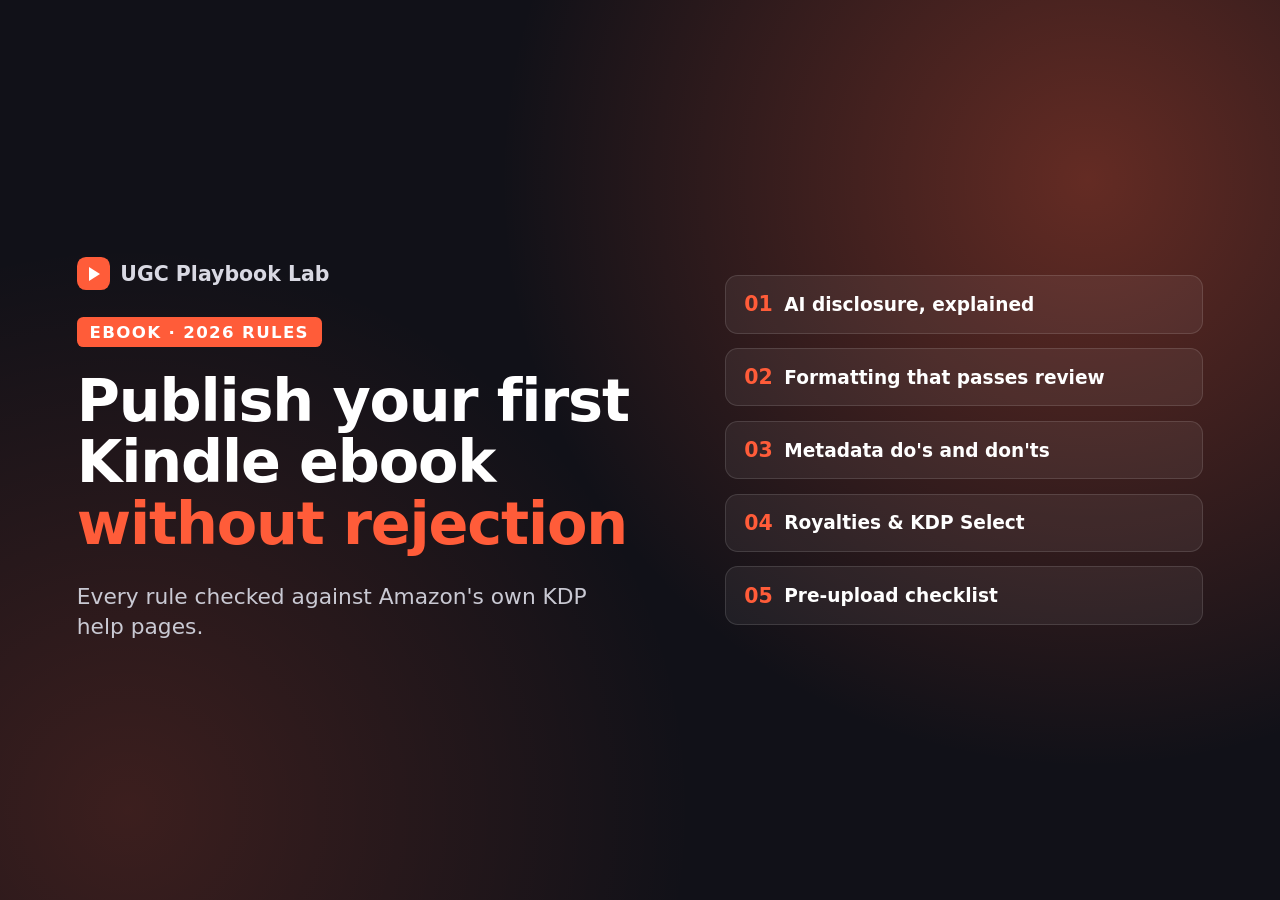
==== covers.html @ c648f794 "Create covers.html" ====
<!doctype html><html lang="en"><head><meta charset="utf-8"><meta name="viewport" content="width=device-width,initial-scale=1"><meta name="robots" content="noindex">
<title>Covers · UGC Playbook Lab</title>
<style>
*{box-sizing:border-box;margin:0}
html,body{height:100%}
body{font-family:Inter,system-ui,-apple-system,Segoe UI,Roboto,sans-serif;background:#111118;color:#fff;overflow:hidden}
.c{position:fixed;inset:0;display:grid;grid-template-columns:1.25fr 1fr;align-items:center;padding:5vh 6vw;gap:4vw;
background:radial-gradient(circle at 85% 20%,rgba(255,92,57,.35),transparent 45%),radial-gradient(circle at 10% 90%,rgba(255,92,57,.18),transparent 40%),#111118}
.brand{display:flex;align-items:center;gap:.8vw;font-weight:700;font-size:1.6vw;color:#d9d9e3;margin-bottom:3vh}
.logo{width:2.6vw;height:2.6vw;border-radius:.7vw;background:#ff5c39;display:grid;place-items:center}
.logo:after{content:"";border-left:.9vw solid #fff;border-top:.6vw solid transparent;border-bottom:.6vw solid transparent;margin-left:.2vw}
.tag{display:inline-block;background:#ff5c39;color:#fff;font-weight:800;font-size:1.3vw;letter-spacing:.08em;text-transform:uppercase;padding:.6vh 1vw;border-radius:.5vw;margin-bottom:2.5vh}
h1{font-size:4.6vw;line-height:1.05;font-weight:850;letter-spacing:-.02em}
h1 em{font-style:normal;color:#ff5c39}
p{font-size:1.7vw;line-height:1.4;color:#c9c9d3;margin-top:3vh;max-width:40vw}
ul{list-style:none;padding:0;display:grid;gap:1.6vh}
li{background:rgba(255,255,255,.06);border:1px solid rgba(255,255,255,.12);border-radius:1vw;padding:1.8vh 1.4vw;font-size:1.45vw;font-weight:600;display:flex;gap:.9vw;align-items:center}
li b{color:#ff5c39;font-size:1.6vw}
</style></head><body>
<div class="c"><div><div class="brand"><span class="logo"></span>UGC Playbook Lab</div><span class="tag" id="tag"></span><h1 id="h"></h1><p id="s"></p></div><ul id="l"></ul></div>
<script>
const P={
kdp:{tag:"Ebook · 2026 rules",h:"Publish your first Kindle ebook <em>without rejection</em>",s:"Every rule checked against Amazon's own KDP help pages.",l:["AI disclosure, explained","Formatting that passes review","Metadata do's and don'ts","Royalties & KDP Select","Pre-upload checklist"]},
playbook:{tag:"Course · 14 days",h:"The AI UGC Creator <em>Playbook</em>",s:"From zero to a portfolio, a rate card and 20 brand pitches.",l:["Scripts & hooks with AI","3 spec videos, no clients","Real 2026 rate data","Pitch templates","Final quiz & certificate"]},
free:{tag:"Free download",h:"50 AI prompts for <em>UGC creators</em>",s:"Hooks, scripts and brand pitches, plus your first script in 15 minutes.",l:["Hook prompts","Script prompts","Pitch prompts","Your first UGC script","Free, no card needed"]},
pricing:{tag:"Kit · 10 lessons",h:"UGC Pricing & <em>Negotiation</em> Kit",s:"Know what to answer when a brand asks: what's your rate?",l:["Floor, target & walk-away price","Rate card with add-ons","Usage-rights pricing formula","5 negotiation scripts","Quote template & red flags"]}};
const k=new URLSearchParams(location.search).get("p")||"kdp",d=P[k]||P.kdp;
document.getElementById("tag").textContent=d.tag;document.getElementById("h").innerHTML=d.h;document.getElementById("s").textContent=d.s;
document.getElementById("l").innerHTML=d.l.map((x,i)=>"<li><b>"+String(i+1).padStart(2,"0")+"</b>"+x+"</li>").join("");
</script></body></html>
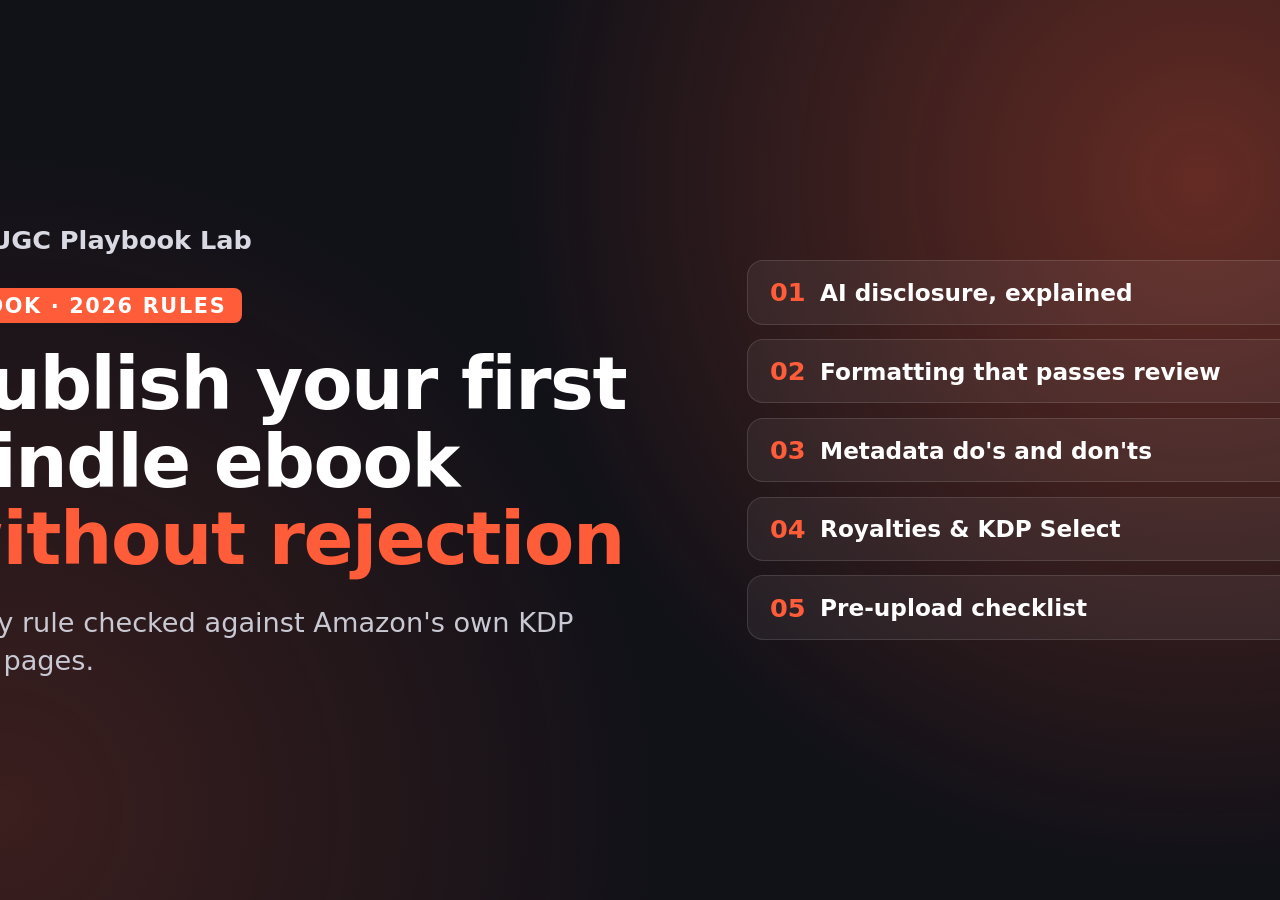
==== commit 4652470b: "Update covers.html" ====
--- a/covers.html
+++ b/covers.html
@@ -4,18 +4,18 @@
 *{box-sizing:border-box;margin:0}
 html,body{height:100%}
 body{font-family:Inter,system-ui,-apple-system,Segoe UI,Roboto,sans-serif;background:#111118;color:#fff;overflow:hidden}
-.c{position:fixed;inset:0;display:grid;grid-template-columns:1.25fr 1fr;align-items:center;padding:5vh 6vw;gap:4vw;
+.c{position:fixed;top:0;bottom:0;left:50%;transform:translateX(-50%);width:177.78vh;display:grid;grid-template-columns:1.25fr 1fr;align-items:center;padding:5vh calc(6*1.7778vh);gap:calc(4*1.7778vh);
 background:radial-gradient(circle at 85% 20%,rgba(255,92,57,.35),transparent 45%),radial-gradient(circle at 10% 90%,rgba(255,92,57,.18),transparent 40%),#111118}
-.brand{display:flex;align-items:center;gap:.8vw;font-weight:700;font-size:1.6vw;color:#d9d9e3;margin-bottom:3vh}
-.logo{width:2.6vw;height:2.6vw;border-radius:.7vw;background:#ff5c39;display:grid;place-items:center}
-.logo:after{content:"";border-left:.9vw solid #fff;border-top:.6vw solid transparent;border-bottom:.6vw solid transparent;margin-left:.2vw}
-.tag{display:inline-block;background:#ff5c39;color:#fff;font-weight:800;font-size:1.3vw;letter-spacing:.08em;text-transform:uppercase;padding:.6vh 1vw;border-radius:.5vw;margin-bottom:2.5vh}
-h1{font-size:4.6vw;line-height:1.05;font-weight:850;letter-spacing:-.02em}
+.brand{display:flex;align-items:center;gap:calc(.8*1.7778vh);font-weight:700;font-size:calc(1.6*1.7778vh);color:#d9d9e3;margin-bottom:3vh}
+.logo{width:calc(2.6*1.7778vh);height:calc(2.6*1.7778vh);border-radius:calc(.7*1.7778vh);background:#ff5c39;display:grid;place-items:center}
+.logo:after{content:"";border-left:calc(.9*1.7778vh) solid #fff;border-top:calc(.6*1.7778vh) solid transparent;border-bottom:calc(.6*1.7778vh) solid transparent;margin-left:calc(.2*1.7778vh)}
+.tag{display:inline-block;background:#ff5c39;color:#fff;font-weight:800;font-size:calc(1.3*1.7778vh);letter-spacing:.08em;text-transform:uppercase;padding:.6vh calc(1*1.7778vh);border-radius:calc(.5*1.7778vh);margin-bottom:2.5vh}
+h1{font-size:calc(4.6*1.7778vh);line-height:1.05;font-weight:850;letter-spacing:-.02em}
 h1 em{font-style:normal;color:#ff5c39}
-p{font-size:1.7vw;line-height:1.4;color:#c9c9d3;margin-top:3vh;max-width:40vw}
+p{font-size:calc(1.7*1.7778vh);line-height:1.4;color:#c9c9d3;margin-top:3vh;max-width:calc(40*1.7778vh)}
 ul{list-style:none;padding:0;display:grid;gap:1.6vh}
-li{background:rgba(255,255,255,.06);border:1px solid rgba(255,255,255,.12);border-radius:1vw;padding:1.8vh 1.4vw;font-size:1.45vw;font-weight:600;display:flex;gap:.9vw;align-items:center}
-li b{color:#ff5c39;font-size:1.6vw}
+li{background:rgba(255,255,255,.06);border:1px solid rgba(255,255,255,.12);border-radius:calc(1*1.7778vh);padding:1.8vh calc(1.4*1.7778vh);font-size:calc(1.45*1.7778vh);font-weight:600;display:flex;gap:calc(.9*1.7778vh);align-items:center}
+li b{color:#ff5c39;font-size:calc(1.6*1.7778vh)}
 </style></head><body>
 <div class="c"><div><div class="brand"><span class="logo"></span>UGC Playbook Lab</div><span class="tag" id="tag"></span><h1 id="h"></h1><p id="s"></p></div><ul id="l"></ul></div>
 <script>
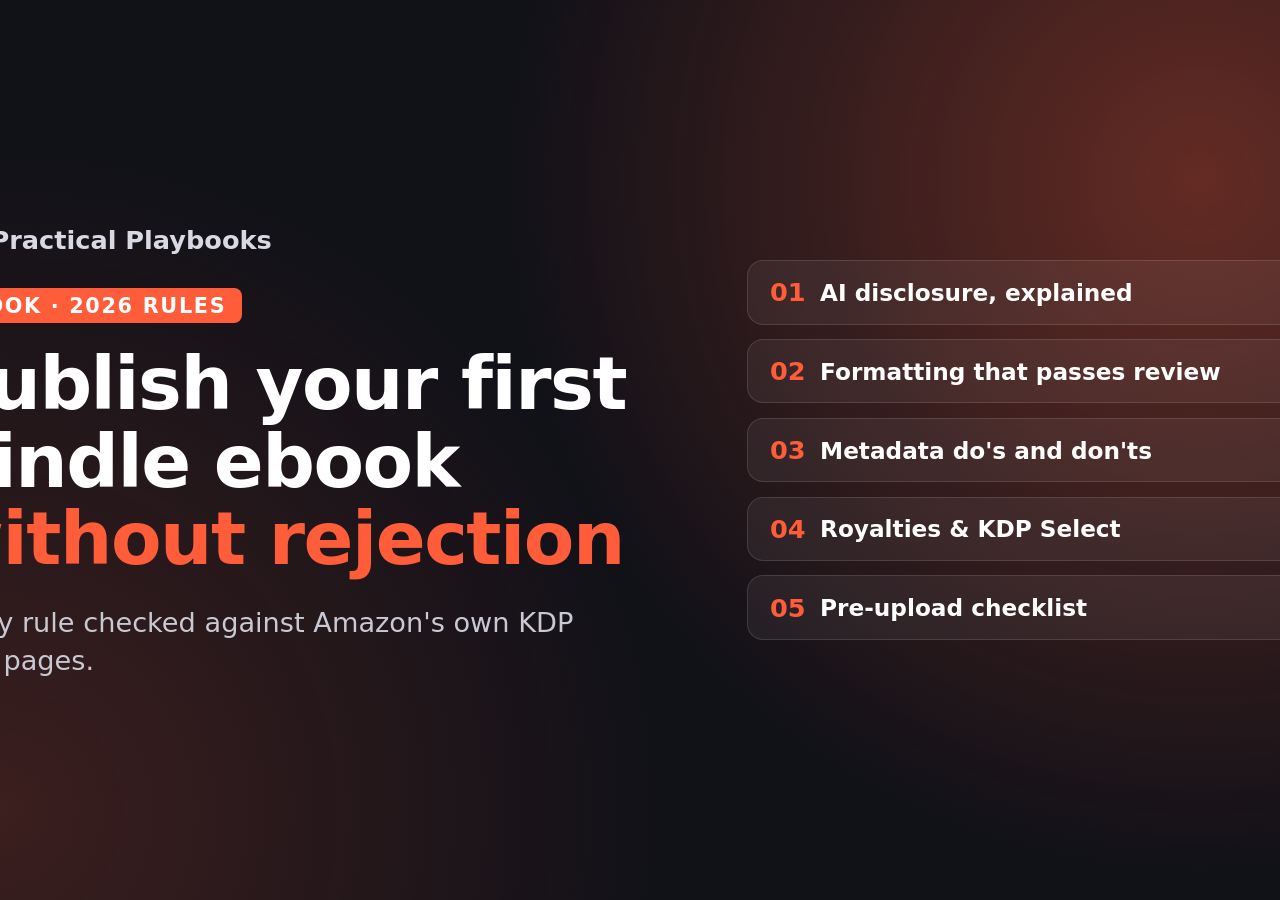
==== commit 8e827b36: "Update covers.html" ====
--- a/covers.html
+++ b/covers.html
@@ -17,14 +17,17 @@
 li{background:rgba(255,255,255,.06);border:1px solid rgba(255,255,255,.12);border-radius:calc(1*1.7778vh);padding:1.8vh calc(1.4*1.7778vh);font-size:calc(1.45*1.7778vh);font-weight:600;display:flex;gap:calc(.9*1.7778vh);align-items:center}
 li b{color:#ff5c39;font-size:calc(1.6*1.7778vh)}
 </style></head><body>
-<div class="c"><div><div class="brand"><span class="logo"></span>UGC Playbook Lab</div><span class="tag" id="tag"></span><h1 id="h"></h1><p id="s"></p></div><ul id="l"></ul></div>
+<div class="c"><div><div class="brand"><span class="logo"></span>Practical Playbooks</div><span class="tag" id="tag"></span><h1 id="h"></h1><p id="s"></p></div><ul id="l"></ul></div>
 <script>
 const P={
 kdp:{tag:"Ebook · 2026 rules",h:"Publish your first Kindle ebook <em>without rejection</em>",s:"Every rule checked against Amazon's own KDP help pages.",l:["AI disclosure, explained","Formatting that passes review","Metadata do's and don'ts","Royalties & KDP Select","Pre-upload checklist"]},
 playbook:{tag:"Course · 14 days",h:"The AI UGC Creator <em>Playbook</em>",s:"From zero to a portfolio, a rate card and 20 brand pitches.",l:["Scripts & hooks with AI","3 spec videos, no clients","Real 2026 rate data","Pitch templates","Final quiz & certificate"]},
 free:{tag:"Free download",h:"50 AI prompts for <em>UGC creators</em>",s:"Hooks, scripts and brand pitches, plus your first script in 15 minutes.",l:["Hook prompts","Script prompts","Pitch prompts","Your first UGC script","Free, no card needed"]},
-pricing:{tag:"Kit · 10 lessons",h:"UGC Pricing & <em>Negotiation</em> Kit",s:"Know what to answer when a brand asks: what's your rate?",l:["Floor, target & walk-away price","Rate card with add-ons","Usage-rights pricing formula","5 negotiation scripts","Quote template & red flags"]}};
+pricing:{tag:"Kit · 10 lessons",h:"UGC Pricing & <em>Negotiation</em> Kit",s:"Know what to answer when a brand asks: what's your rate?",l:["Floor, target & walk-away price","Rate card with add-ons","Usage-rights pricing formula","5 negotiation scripts","Quote template & red flags"]},
+resume:{tag:"Ebook · 8 chapters",h:"The Honest <em>Resume</em> Guide",s:"What ATS systems really reject, and a 20-minute routine to tailor every application.",l:["What ATS really rejects","A format every system reads","Bullets that prove results","20-minute tailoring with AI","Tracker & troubleshooting"]},
+clipping:{tag:"Ebook · 7 chapters",h:"The Honest <em>Clipping</em> Guide",s:"Real rates, the platform rules that decide your reach, and a daily workflow.",l:["How campaigns really pay","The honest math, with sources","Originality & disclosure rules","Campaigns to pick and to skip","5-clip workflow & tracker"]}};
 const k=new URLSearchParams(location.search).get("p")||"kdp",d=P[k]||P.kdp;
 document.getElementById("tag").textContent=d.tag;document.getElementById("h").innerHTML=d.h;document.getElementById("s").textContent=d.s;
 document.getElementById("l").innerHTML=d.l.map((x,i)=>"<li><b>"+String(i+1).padStart(2,"0")+"</b>"+x+"</li>").join("");
 </script></body></html>
+
